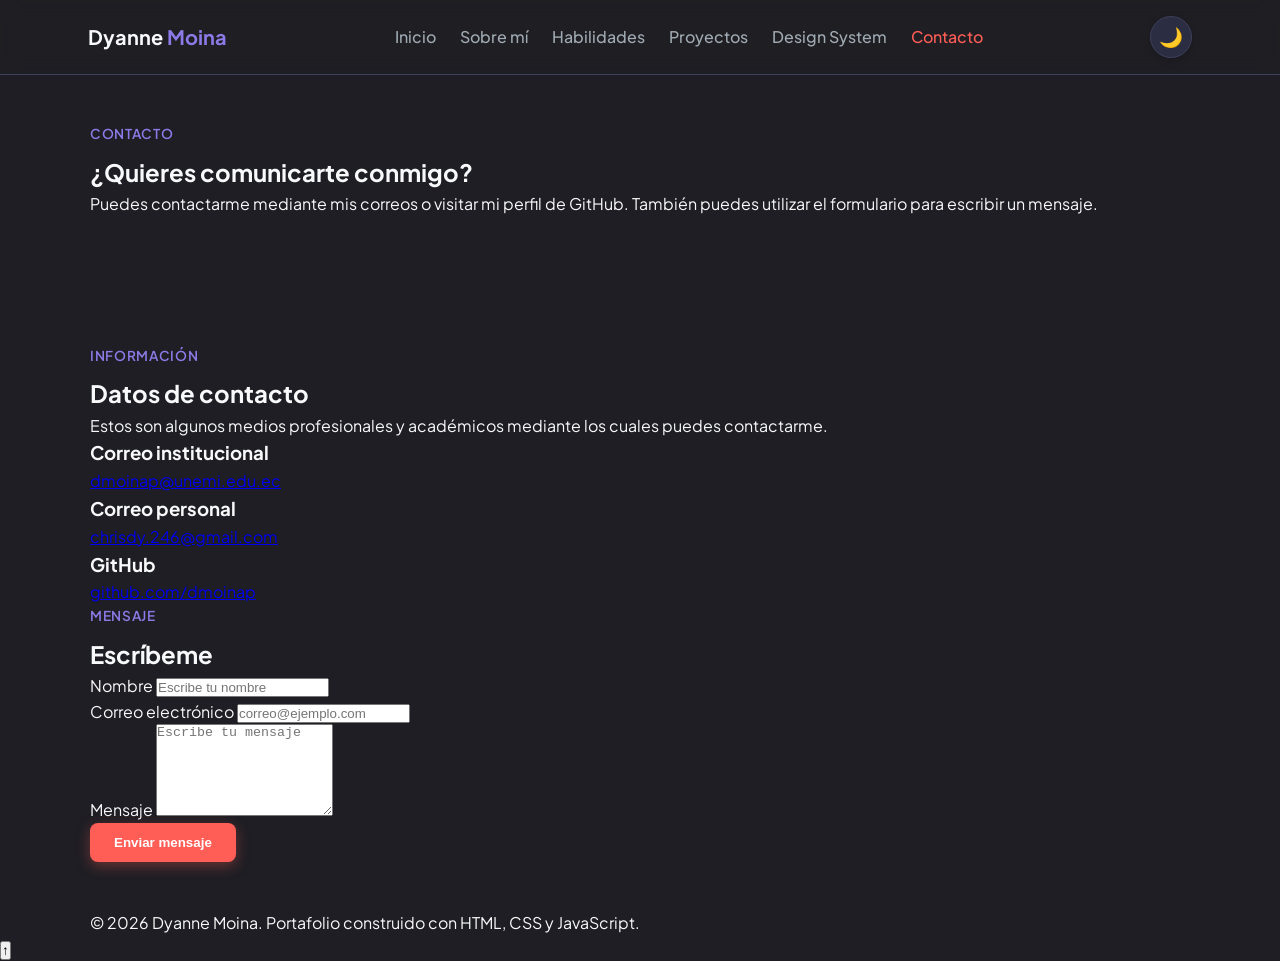
==== pages/contacto.html @ ad227194 "feat: agg contenido el pag proyecto, design system y contacto agg en diseño en css y funciones en Ja" ====
<!DOCTYPE html>
<html lang="es">
<head>
    <meta charset="UTF-8">
    <meta name="viewport" content="width=device-width, initial-scale=1.0">
    <title>Contacto - Dyanne Moina</title>
    <meta name="description" content="Información de contacto profesional de Dyanne Moina.">
    <link rel="preconnect" href="https://fonts.gstatic.com" crossorigin>
    <link href="https://fonts.googleapis.com/css2?family=Inter:wght@400;500;600&family=Plus+Jakarta+Sans:wght@600;700;800&display=swap" rel="stylesheet" />
    <link rel="stylesheet" href="../css/styles.css" />
</head>
<body>
    <!-- ===== HEADER ===== -->
    <header class="site-header">
        <nav class="navbar" aria-label="Navegación principal">
            <a href="../index.html" class="navbar__brand">Dyanne <span>Moina</span></a>
            
            <button class="nav-toggle" data-nav-toggle aria-label="Abrir menú" aria-expanded="false">
                <span></span><span></span><span></span>
            </button>
            
            <ul class="navbar__links" data-nav-links>
                <li><a href="../index.html">Inicio</a></li>
                <li><a href="sobre_mi.html">Sobre mí</a></li>
                <li><a href="habilidades.html">Habilidades</a></li>
                <li><a href="proyectos.html">Proyectos</a></li>
                <li><a href="design-system.html">Design System</a></li>
                <li><a href="contacto.html" aria-current="page">Contacto</a></li>
            </ul>

            <div class="navbar__actions">
                <button class="theme-toggle"data-theme-toggle aria-label="Cambiar tema">🌙</button>
            </div>
        </nav>
    </header>

    <main>
        <!-- ===== PRESENTACIÓN ===== -->
        <section class="section container" aria-labelledby="about-title">
            <div class="section-title">
                <p class="eyebrow">Contacto</p>
                <h1 id="contact-title">
                    ¿Quieres comunicarte conmigo?
                </h1>
                <p class="contact-intro">
                    Puedes contactarme mediante mis correos o visitar mi
                    perfil de GitHub. También puedes utilizar el formulario
                    para escribir un mensaje.
                </p>
            </div>
        </section>

        <!-- ===== CONTENIDO ===== -->
        <section class="section container">
            <div class="contact-grid">
                <!-- ===== INFORMACIÓN ===== -->
                <article class="contact-info">
                    <p class="eyebrow">
                        Información
                    </p>
                    <h2>
                        Datos de contacto
                    </h2>
                    <p class="text-muted">
                        Estos son algunos medios profesionales y académicos
                        mediante los cuales puedes contactarme.
                    </p>

                    <div class="contact-list">
                        <article class="contact-item">
                            <h3>
                                Correo institucional
                            </h3>
                            <a href="mailto:dmoinap@unemi.edu.ec">
                                dmoinap@unemi.edu.ec
                            </a>
                        </article>

                        <article class="contact-item">
                            <h3>
                                Correo personal
                            </h3>
                            <a href="mailto:chrisdy.246@gmail.com">
                                chrisdy.246@gmail.com
                            </a>
                        </article>

                        <article class="contact-item">
                            <h3>
                                GitHub
                            </h3>
                            <a
                                href="https://github.com/dmoinap"
                                target="_blank"
                                rel="noopener noreferrer"
                            >
                                github.com/dmoinap
                            </a>
                        </article>
                    </div>
                </article>

                <!-- ===== FORMULARIO ===== -->
                <article class="contact-form-wrapper">

                    <p class="eyebrow">
                        Mensaje
                    </p>
                    <h2>
                        Escríbeme
                    </h2>
                    <form
                        class="contact-form"
                        data-contact-form
                        novalidate>
                        <div class="form-group">
                            <label for="name">
                                Nombre
                            </label>
                            <input
                                type="text"
                                id="name"
                                name="name"
                                placeholder="Escribe tu nombre"
                                required>
                            <small
                                class="form-error"
                                data-error="name"
                            ></small>
                        </div>

                        <div class="form-group">
                            <label for="email">
                                Correo electrónico
                            </label>
                            <input
                                type="email"
                                id="email"
                                name="email"
                                placeholder="correo@ejemplo.com"
                                required>
                            <small
                                class="form-error"
                                data-error="email"
                            ></small>
                        </div>

                        <div class="form-group">
                            <label for="message">
                                Mensaje
                            </label>
                            <textarea
                                id="message"
                                name="message"
                                rows="6"
                                placeholder="Escribe tu mensaje"
                                required
                            ></textarea>
                            <small
                                class="form-error"
                                data-error="message"
                            ></small>
                        </div>
                        <button
                            type="submit"
                            class="btn btn--primary">
                            Enviar mensaje
                        </button>
                        <p
                            class="form-status"
                            data-form-status
                            aria-live="polite"
                        ></p>
                    </form>
                </article>
            </div>
        </section>
    </main>

    <!-- ===== FOOTER ===== -->
    <footer class="site-footer">
        <div class="container">
            <p>© 2026 Dyanne Moina. Portafolio construido con HTML, CSS y JavaScript.</p>
        </div>
    </footer>
    
    <button class="back-to-top" data-back-to-top aria-label="Volver arriba">↑</button>
    
    <script src="../js/script.js"></script>
</body>
</html>
---- css/styles.css ----
/* Estilos, Variables y Temas 
CSS Custom Properties*/
/* ==========================================
  1. VARIABLES GLOBALES (Estética Figma)
  ========================================== */
:root {
  --color-primary: #ff5e57;       /* Coral/Naranja para botones */
  --color-secondary: #8c7ae6;     /* Morado de acento */
  --color-background: #1e1e24;    /* Fondo oscuro principal */
  --color-surface: #2b2d42;       /* Fondo de tarjetas */
  --color-border: #3d405b;        /* Bordes de tarjetas */
  --color-text: #f8f9fa;          /* Texto principal */
  --color-text-muted: #a0aab2;    /* Texto secundario */

  --font-primary: 'Plus Jakarta Sans', system-ui, -apple-system, sans-serif;

  --space-sm: 0.5rem;
  --space-md: 1rem;
  --space-lg: 2rem;

  --radius-sm: 8px;
  --radius-md: 16px;
  --shadow-card: 0 10px 25px -5px rgba(0, 0, 0, 0.3);
}

/* ==========================================
  2. RESET Y ESTILOS BASE
  ========================================== */
*, *::before, *::after {
  box-sizing: border-box;
  margin: 0;
  padding: 0;
}

body {
  font-family: var(--font-primary);
  background-color: var(--color-background);
  color: var(--color-text);
  line-height: 1.6;
}

.container {
  width: 90%;
  max-width: 1100px;
  margin: 0 auto;
}

/* ==========================================
  3. NAVEGACIÓN (HEADER)
  ========================================== */
.site-header {
  position: sticky;
  top: 0;
  background-color: rgba(30, 30, 36, 0.9);
  backdrop-filter: blur(10px);
  border-bottom: 1px solid var(--color-border);
  z-index: 100;
}

.navbar {
  display: flex;
  align-items: center;
  justify-content: space-between;
  padding: 1rem 5.5rem;
}

.navbar__brand {
  font-size: 1.25rem;
  font-weight: 700;
  color: var(--color-text);
  text-decoration: none;
}

.navbar__brand span {
  color: var(--color-secondary);
}

.navbar__links {
  display: flex;
  gap: 1.5rem;
  list-style: none;
}

.navbar__links a {
  text-decoration: none;
  color: var(--color-text-muted);
  font-weight: 500;
  transition: color 0.2s ease;
}

.navbar__links a:hover,
.navbar__links a[aria-current="page"] {
  color: var(--color-primary);
}

.nav-toggle {
  display: none;
  background: transparent;
  border: none;
  cursor: pointer;
  padding: 0.4rem;
}

.nav-toggle span {
  display: block;
  width: 24px;
  height: 2px;
  margin: 5px 0;
  background-color: var(--color-text);
  border-radius: 2px;
}

/* ==========================================
  4. BOTONES
  ========================================== */
.btn {
  display: inline-flex;
  align-items: center;
  justify-content: center;
  padding: 0.75rem 1.5rem;
  font-weight: 600;
  border-radius: var(--radius-sm);
  text-decoration: none;
  cursor: pointer;
  transition: all 0.2s ease;
  border: none;
}

.btn--primary {
  background-color: var(--color-primary);
  color: #ffffff;
  box-shadow: 0 4px 14px rgba(255, 94, 87, 0.35);
}

.btn--primary:hover {
  transform: translateY(-2px);
  filter: brightness(1.1);
}

.btn--secondary {
  background-color: transparent;
  color: var(--color-text);
  border: 1px solid var(--color-border);
}

.btn--secondary:hover {
  background-color: var(--color-surface);
  border-color: var(--color-primary);
  transform: translateY(-2px);
}

.btn--sm {
  padding: 0.5rem 1rem;
  font-size: 0.875rem;
}

/* ==========================================
  5. SECCIÓN HERO (PRESENTACIÓN)
  ========================================== */
.hero {
  display: grid;
  grid-template-columns: 1.2fr 0.8fr;
  align-items: center;
  gap: 3rem;
  padding: 4rem 0;
}

.hero h1 {
  font-size: 2.5rem;
  line-height: 1.2;
  margin: 0.5rem 0 1rem 0;
}

.hero__actions {
  display: flex;
  gap: 1rem;
  margin: 1.5rem 0;
}

.hero__meta {
  display: flex;
  gap: 1.5rem;
  margin-top: 1rem;
  font-size: 0.875rem;
  color: var(--color-text-muted);
}

.hero__figure {
  display: flex;
  flex-direction: column;
  justify-content: center;
  align-items: center;
  background-color: var(--color-surface);
  border: 2px solid transparent;
  background-image: linear-gradient(var(--color-surface), var(--color-surface)), 
                    linear-gradient(135deg, var(--color-primary), var(--color-secondary));
  background-origin: border-box;
  background-clip: padding-box, border-box;
  border-radius: var(--radius-md);
  padding: 2.5rem 2rem;
  text-align: center;
  box-shadow: var(--shadow-card);
}

/* ==========================================
  6. SECCIÓN DE TARJETAS (SOBRE MÍ, SKILLS, PROYECTOS)
  ========================================== */
.section {
  padding: 3rem 0;
}

.section-title {
  margin-bottom: 2rem;
}

.cards-grid {
  display: grid;
  grid-template-columns: repeat(auto-fit, minmax(280px, 1fr));
  gap: 1.5rem;
}

.card {
  background-color: var(--color-surface);
  border: 1px solid var(--color-border);
  border-radius: var(--radius-md);
  padding: 1.5rem;
  display: flex;
  flex-direction: column;
  justify-content: space-between;
  transition: transform 0.2s ease, border-color 0.2s ease;
}

.card:hover {
  transform: translateY(-4px);
  border-color: var(--color-primary);
}

.card h3 {
  margin-bottom: 0.5rem;
  color: var(--color-text);
}

.card p {
  color: var(--color-text-muted);
  font-size: 0.95rem;
  margin-bottom: 1.5rem;
}

/* ==========================================
  7. RESPONSIVE (MÓVILES)
  ========================================== */
@media (max-width: 768px) {
  .hero {
    grid-template-columns: 1fr;
    text-align: center;
  }

  .hero__actions {
    justify-content: center;
  }

  .hero__meta {
    justify-content: center;
    flex-wrap: wrap;
  }

  .nav-toggle {
    display: block;
  }

  .navbar {
    flex-wrap: wrap;
  }

  .navbar__links {
    display: none;
    flex-direction: column;
    width: 100%;
    gap: 1rem;
    margin-top: 1rem;
  }

  .navbar__links.nav-open {
    display: flex;
  }

  .navbar__actions {
  margin-left: auto;
  }
}

.eyebrow {
  color: var(--color-secondary);
  font-weight: 600;
  text-transform: uppercase;
  font-size: 0.85rem;
  letter-spacing: 0.05em;
  margin-bottom: 0.5rem;
}

/* ==========================================
  TEMA CLARO (Light Mode - Inspirado en Figma)
  ========================================== */
[data-theme="light"] {
  --color-primary: #ff5e57;       /* Mantenemos el coral vibrante */
  --color-secondary: #8c7ae6;     /* Mantenemos el morado */
  --color-background: #ffffff;    /* Fondo blanco limpio */
  --color-surface: #f4f5f7;       /* Gris muy suave para tarjetas */
  --color-border: #e2e8f0;        /* Bordes claros */
  --color-text: #0f172a;          /* Texto oscuro casi negro */
  --color-text-muted: #64748b;    /* Texto secundario en gris */
  --shadow-card: 0 4px 15px rgba(0, 0, 0, 0.05);
}

[data-theme="light"] .site-header {
  background-color: rgba(255, 255, 255, 0.9);
}

[data-theme="light"] .btn--secondary {
  color: var(--color-text);
  border-color: var(--color-border);
}

[data-theme="light"] .btn--secondary:hover {
  background-color: var(--color-surface);
  border-color: var(--color-primary);
  transform: translateY(-2px);
}

/* ==========================================
  ESTILO PARA EL BOTÓN DE TEMA (LUNA/SOL)
  ========================================== */
.theme-toggle {
  background-color: var(--color-surface);
  border: 1px solid var(--color-border);
  color: var(--color-text);
  width: 42px;
  height: 42px;
  border-radius: 50%;
  display: inline-flex;
  align-items: center;
  justify-content: center;
  font-size: 1.2rem;
  cursor: pointer;
  transition: all 0.25s ease;
  box-shadow: 0 2px 8px rgba(0, 0, 0, 0.15);
}

.theme-toggle:hover {
  transform: scale(1.08) rotate(12deg);
  border-color: var(--color-primary);
  background-color: rgba(255, 94, 87, 0.1);
}
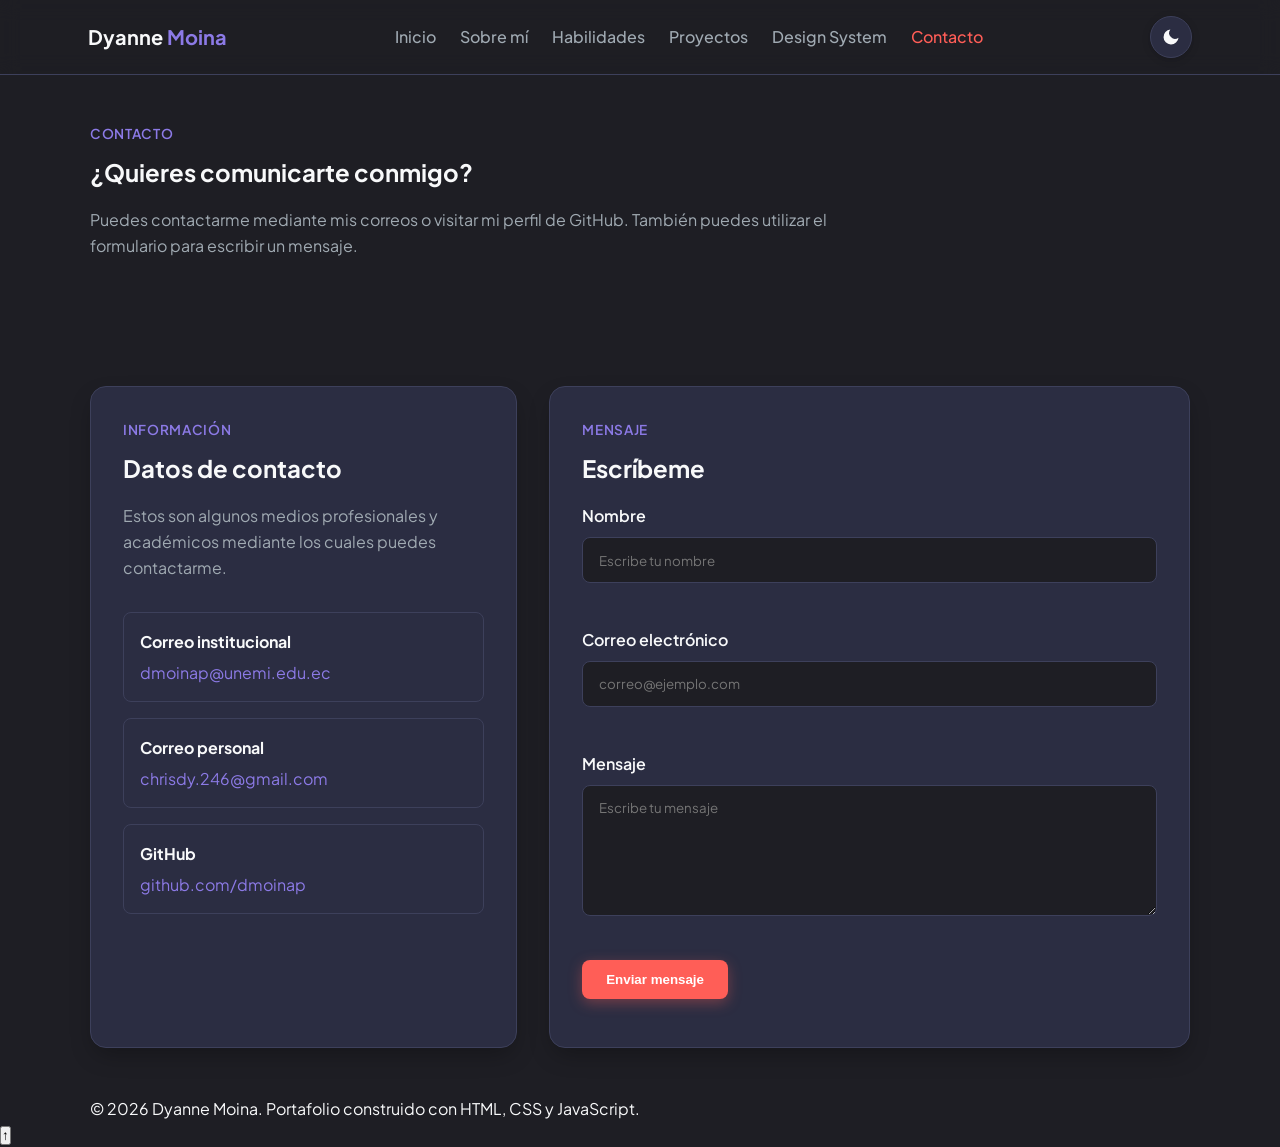
==== commit 0ab3aab0: "feat: mejora tema visual e iconos de habilidades" ====
--- a/pages/contacto.html
+++ b/pages/contacto.html
@@ -29,14 +29,29 @@
             </ul>
 
             <div class="navbar__actions">
-                <button class="theme-toggle"data-theme-toggle aria-label="Cambiar tema">🌙</button>
+                <button class="theme-toggle" data-theme-toggle aria-label="Cambiar tema">
+                <svg class="icon icon-sun" viewBox="0 0 24 24" fill="none" stroke="currentColor" stroke-width="2" stroke-linecap="round" stroke-linejoin="round" aria-hidden="true">
+                    <circle cx="12" cy="12" r="4"></circle>
+                    <line x1="12" y1="2" x2="12" y2="4"></line>
+                    <line x1="12" y1="20" x2="12" y2="22"></line>
+                    <line x1="4.22" y1="4.22" x2="5.64" y2="5.64"></line>
+                    <line x1="18.36" y1="18.36" x2="19.78" y2="19.78"></line>
+                    <line x1="2" y1="12" x2="4" y2="12"></line>
+                    <line x1="20" y1="12" x2="22" y2="12"></line>
+                    <line x1="4.22" y1="19.78" x2="5.64" y2="18.36"></line>
+                    <line x1="18.36" y1="5.64" x2="19.78" y2="4.22"></line>
+                </svg>
+                <svg class="icon icon-moon" viewBox="0 0 24 24" fill="currentColor" aria-hidden="true">
+                    <path d="M21 12.79A9 9 0 1 1 11.21 3 7 7 0 0 0 21 12.79Z"></path>
+                </svg>
+                </button>
             </div>
         </nav>
     </header>
 
     <main>
         <!-- ===== PRESENTACIÓN ===== -->
-        <section class="section container" aria-labelledby="about-title">
+        <section class="section container" aria-labelledby="conctact-title">
             <div class="section-title">
                 <p class="eyebrow">Contacto</p>
                 <h1 id="contact-title">
--- a/css/styles.css
+++ b/css/styles.css
@@ -37,6 +37,7 @@
   background-color: var(--color-background);
   color: var(--color-text);
   line-height: 1.6;
+  overflow-x: hidden;
 }
 
 .container {
@@ -187,19 +188,8 @@
 
 .hero__figure {
   display: flex;
-  flex-direction: column;
   justify-content: center;
   align-items: center;
-  background-color: var(--color-surface);
-  border: 2px solid transparent;
-  background-image: linear-gradient(var(--color-surface), var(--color-surface)), 
-                    linear-gradient(135deg, var(--color-primary), var(--color-secondary));
-  background-origin: border-box;
-  background-clip: padding-box, border-box;
-  border-radius: var(--radius-md);
-  padding: 2.5rem 2rem;
-  text-align: center;
-  box-shadow: var(--shadow-card);
 }
 
 /* ==========================================
@@ -270,6 +260,7 @@
 
   .navbar {
     flex-wrap: wrap;
+    padding: 1rem;
   }
 
   .navbar__links {
@@ -296,6 +287,10 @@
   font-size: 0.85rem;
   letter-spacing: 0.05em;
   margin-bottom: 0.5rem;
+}
+
+.text-muted {
+  color: var(--color-text-muted);
 }
 
 /* ==========================================
@@ -350,4 +345,559 @@
   transform: scale(1.08) rotate(12deg);
   border-color: var(--color-primary);
   background-color: rgba(255, 94, 87, 0.1);
+}
+
+/* ===== HABILIDADES ===== */
+.skills-intro {
+  max-width: 750px;
+  color: var(--color-text-muted);
+  margin-top: 1rem;
+}
+
+.skill-group {
+  background-color: var(--color-surface);
+  border: 1px solid var(--color-border);
+  border-radius: var(--radius-md);
+  padding: 2rem;
+  box-shadow: var(--shadow-card);
+}
+
+.skill-group__header {
+  margin-bottom: 2rem;
+}
+
+.skill-group__header h3 {
+  margin-bottom: 0.5rem;
+}
+
+.skill-group__header p {
+  color: var(--color-text-muted);
+}
+
+.skills-list {
+  display: grid;
+  grid-template-columns: repeat(auto-fit, minmax(280px, 1fr));
+  gap: 1.25rem;
+}
+
+.skill-item {
+  display: flex;
+  gap: 1rem;
+  align-items: flex-start;
+  padding: 1.25rem;
+  border: 1px solid var(--color-border);
+  border-radius: var(--radius-sm);
+  transition: transform 0.2s ease,
+              border-color 0.2s ease;
+}
+
+.skill-item > div {
+  min-width: 0;
+}
+
+.skill-item:hover {
+  transform: translateY(-3px);
+  border-color: var(--color-primary);
+}
+
+.skill-item h3 {
+  margin-bottom: 0.4rem;
+}
+
+.skill-item p {
+  color: var(--color-text-muted);
+  font-size: 0.9rem;
+  margin-bottom: 0.75rem;
+}
+
+.skill-badge {
+  display: inline-flex;
+  align-items: center;
+  justify-content: center;
+  gap: 0.4rem;
+  width: 120px;
+  min-height: 40px;
+  flex-shrink: 0;
+  padding: 0.45rem 0.6rem;
+  background-color: rgba(140, 122, 230, 0.12);
+  color: var(--color-secondary);
+  border: 1px solid var(--color-secondary);
+  border-radius: var(--radius-sm);
+  font-size: 0.8rem;
+  font-weight: 600;
+  text-align: center;
+}
+
+.skill-level {
+  display: inline-block;
+  color: var(--color-primary);
+  font-size: 0.8rem;
+  font-weight: 600;
+}
+
+/* ===== HABILIDADES RESPONSIVE ===== */
+@media (max-width: 768px) {
+  .skill-group {
+    padding: 1.25rem;
+  }
+
+  .skills-list {
+    grid-template-columns: 1fr;
+  }
+
+  .skill-item {
+    flex-direction: column;
+  }
+}
+
+/* ===== PROYECTOS ===== */
+
+.projects-intro {
+  max-width: 750px;
+  margin-top: 1rem;
+  color: var(--color-text-muted);
+}
+
+.project-filters {
+  display: flex;
+  flex-wrap: wrap;
+  gap: 0.75rem;
+}
+
+.filter-btn {
+  padding: 0.65rem 1rem;
+  background-color: transparent;
+  color: var(--color-text-muted);
+  border: 1px solid var(--color-border);
+  border-radius: var(--radius-sm);
+  font-family: inherit;
+  font-weight: 600;
+  cursor: pointer;
+  transition:
+    background-color 0.2s ease,
+    color 0.2s ease,
+    border-color 0.2s ease;
+}
+
+.filter-btn:hover {
+  color: var(--color-text);
+  border-color: var(--color-primary);
+}
+
+.filter-btn.active {
+  background-color: var(--color-primary);
+  color: #ffffff;
+  border-color: var(--color-primary);
+}
+
+.projects-grid {
+  display: grid;
+  grid-template-columns: repeat(auto-fit, minmax(300px, 1fr));
+  gap: 1.5rem;
+}
+
+.project-card {
+  overflow: hidden;
+  background-color: var(--color-surface);
+  border: 1px solid var(--color-border);
+  border-radius: var(--radius-md);
+  box-shadow: var(--shadow-card);
+  transition:
+    transform 0.2s ease,
+    border-color 0.2s ease;
+}
+
+.project-card:hover {
+  transform: translateY(-4px);
+  border-color: var(--color-primary);
+}
+
+.project-card__image {
+  min-height: 180px;
+  display: flex;
+  align-items: center;
+  justify-content: center;
+  background:
+    linear-gradient(
+      135deg,
+      rgba(255, 94, 87, 0.15),
+      rgba(140, 122, 230, 0.18)
+    );
+  border-bottom: 1px solid var(--color-border);
+}
+
+.project-placeholder {
+  font-size: 1.4rem;
+  font-weight: 700;
+  color: var(--color-secondary);
+}
+
+.project-card__content {
+  padding: 1.5rem;
+}
+
+.project-card__content h2 {
+  margin-bottom: 0.75rem;
+}
+
+.project-card__content > p:not(.eyebrow) {
+  color: var(--color-text-muted);
+}
+
+.project-tags {
+  display: flex;
+  flex-wrap: wrap;
+  gap: 0.6rem;
+  margin: 1.25rem 0;
+}
+
+.project-card__actions {
+  display: flex;
+  flex-wrap: wrap;
+  gap: 0.75rem;
+}
+
+/* Clase utilizada por JavaScript al filtrar */
+.project-card.is-hidden {
+  display: none;
+}
+
+/* ===== PROYECTOS RESPONSIVE ===== */
+@media (max-width: 768px) {
+  .projects-grid {
+    grid-template-columns: 1fr;
+  }
+
+  .project-filters {
+    align-items: stretch;
+  }
+
+  .filter-btn {
+    flex: 1 1 140px;
+  }
+}
+
+/* ===== DESIGN SYSTEM ===== */
+.design-intro {
+  max-width: 750px;
+  margin-top: 1rem;
+  color: var(--color-text-muted);
+}
+
+.design-panel {
+  background-color: var(--color-surface);
+  border: 1px solid var(--color-border);
+  border-radius: var(--radius-md);
+  padding: 2rem;
+  box-shadow: var(--shadow-card);
+}
+
+.design-components {
+  display: flex;
+  flex-wrap: wrap;
+  align-items: center;
+  gap: 1rem;
+}
+
+
+/* ===== COLORES ===== */
+.color-grid {
+  display: grid;
+  grid-template-columns: repeat(auto-fit, minmax(180px, 1fr));
+  gap: 1rem;
+}
+
+.color-card {
+  overflow: hidden;
+  background-color: var(--color-surface);
+  border: 1px solid var(--color-border);
+  border-radius: var(--radius-sm);
+}
+
+.color-card > div:last-child {
+  padding: 1rem;
+}
+
+.color-card p {
+  color: var(--color-text-muted);
+  font-size: 0.85rem;
+}
+
+.color-preview {
+  height: 90px;
+}
+
+.color-preview--primary {
+  background-color: var(--color-primary);
+}
+
+.color-preview--secondary {
+  background-color: var(--color-secondary);
+}
+
+.color-preview--background {
+  background-color: var(--color-background);
+}
+
+.color-preview--surface {
+  background-color: var(--color-surface);
+}
+
+.color-preview--text {
+  background-color: var(--color-text);
+}
+
+
+/* ===== FORMULARIOS ===== */
+.form-group {
+  display: flex;
+  flex-direction: column;
+  gap: 0.5rem;
+  margin-bottom: 1.25rem;
+}
+
+.form-group label {
+  font-weight: 600;
+}
+
+.form-group input,
+.form-group textarea {
+  width: 100%;
+  padding: 0.85rem 1rem;
+  font-family: inherit;
+  color: var(--color-text);
+  background-color: var(--color-background);
+  border: 1px solid var(--color-border);
+  border-radius: var(--radius-sm);
+  outline: none;
+  transition: border-color 0.2s ease;
+}
+
+.form-group textarea {
+  resize: vertical;
+  min-height: 120px;
+  max-height: 300px;
+}
+
+.form-group input:focus,
+.form-group textarea:focus {
+  border-color: var(--color-primary);
+}
+
+
+/* ===== ESPACIADO ===== */
+.spacing-demo {
+  display: flex;
+  flex-wrap: wrap;
+  gap: 2rem;
+}
+
+.spacing-demo > div {
+  display: flex;
+  align-items: center;
+  gap: 0.75rem;
+}
+
+.spacing-box {
+  display: inline-block;
+
+  background-color: var(--color-secondary);
+
+  border-radius: 4px;
+}
+
+.spacing-box--sm {
+  width: var(--space-sm);
+  height: var(--space-sm);
+}
+
+.spacing-box--md {
+  width: var(--space-md);
+  height: var(--space-md);
+}
+
+.spacing-box--lg {
+  width: var(--space-lg);
+  height: var(--space-lg);
+}
+
+.demo-link {
+  color: var(--color-secondary);
+  text-decoration: underline;
+  cursor: default;
+}
+
+/* ===== DESIGN SYSTEM RESPONSIVE ===== */
+@media (max-width: 768px) {
+  .design-panel {
+    padding: 1.25rem;
+  }
+
+  .spacing-demo {
+    flex-direction: column;
+  }
+}
+
+/* ===== CONTACTO ===== */
+.contact-intro {
+  max-width: 750px;
+  margin-top: 1rem;
+  color: var(--color-text-muted);
+}
+
+.contact-grid {
+  display: grid;
+  grid-template-columns: 0.8fr 1.2fr;
+  gap: 2rem;
+}
+
+.contact-info,
+.contact-form-wrapper {
+  background-color: var(--color-surface);
+  border: 1px solid var(--color-border);
+  border-radius: var(--radius-md);
+  padding: 2rem;
+  box-shadow: var(--shadow-card);
+}
+
+.contact-info h2,
+.contact-form-wrapper h2 {
+  margin-bottom: 1rem;
+}
+
+.contact-list {
+  display: flex;
+  flex-direction: column;
+  gap: 1rem;
+  margin-top: 2rem;
+}
+
+.contact-item {
+  padding: 1rem;
+  border: 1px solid var(--color-border);
+  border-radius: var(--radius-sm);
+}
+
+.contact-item h3 {
+  margin-bottom: 0.3rem;
+  font-size: 1rem;
+}
+
+.contact-item a {
+  color: var(--color-secondary);
+  text-decoration: none;
+  word-break: break-word;
+}
+
+.contact-item a:hover {
+  text-decoration: underline;
+}
+
+/* ===== VALIDACIÓN DEL FORMULARIO ===== */
+.form-error {
+  min-height: 1rem;
+  color: var(--color-primary);
+  font-size: 0.8rem;
+}
+
+.form-status {
+  margin-top: 1rem;
+  color: var(--color-secondary);
+  font-weight: 600;
+}
+
+/* ===== CONTACTO RESPONSIVE ===== */
+@media (max-width: 768px) {
+  .contact-grid {
+    grid-template-columns: 1fr;
+  }
+
+  .contact-info,
+  .contact-form-wrapper {
+    padding: 1.25rem;
+  }
+}
+
+/* ===== ICONOS DEL CAMBIO DE TEMA ===== */
+
+.theme-toggle .icon {
+  width: 20px;
+  height: 20px;
+}
+
+.theme-toggle .icon-sun {
+  display: none;
+}
+
+.theme-toggle .icon-moon {
+  display: block;
+}
+
+[data-theme="light"] .theme-toggle .icon-sun {
+  display: block;
+}
+
+[data-theme="light"] .theme-toggle .icon-moon {
+  display: none;
+}
+
+/* ===== FOTO DE PERFIL ===== */
+
+.avatar-ring {
+  width: 260px;
+  height: 260px;
+  max-width: 100%;
+
+  border-radius: 50%;
+
+  padding: 6px;
+
+  background:
+    linear-gradient(
+      135deg,
+      var(--color-primary),
+      var(--color-secondary)
+    );
+
+  box-shadow: var(--shadow-card);
+
+  overflow: hidden;
+
+  transition:
+    transform 0.3s ease,
+    box-shadow 0.3s ease;
+}
+
+
+.avatar-photo {
+  width: 100%;
+  height: 100%;
+
+  object-fit: cover;
+  object-position: center 30%;
+
+  border-radius: 50%;
+  display: block;
+
+  transition: transform 0.3s ease;
+}
+
+
+.avatar-ring:hover {
+  transform: scale(1.03);
+
+  box-shadow:
+    0 0 30px rgba(255, 94, 87, 0.35);
+}
+
+
+.avatar-ring:hover .avatar-photo {
+  transform: scale(1.05);
+}
+
+@media (prefers-reduced-motion: reduce) {
+  * {
+    animation: none !important;
+    transition: none !important;
+  }
 }
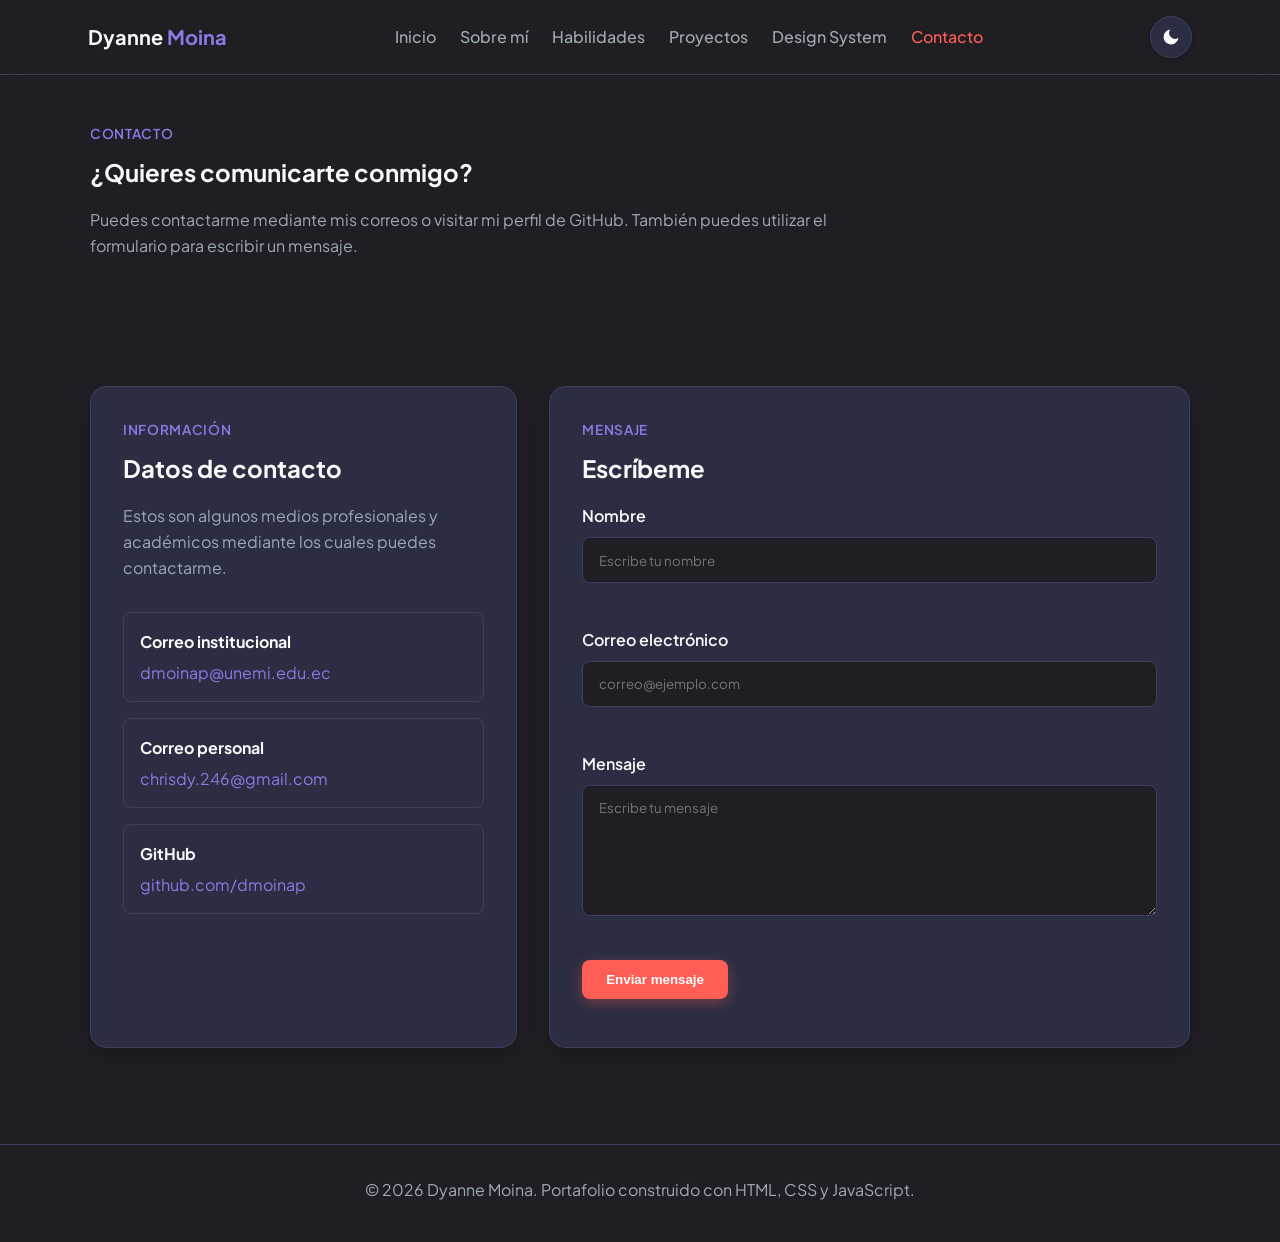
==== commit 7d850754: "style: mejora boton volver arriba y espaciado del footer" ====
--- a/pages/contacto.html
+++ b/pages/contacto.html
@@ -51,7 +51,7 @@
 
     <main>
         <!-- ===== PRESENTACIÓN ===== -->
-        <section class="section container" aria-labelledby="conctact-title">
+        <section class="section container" aria-labelledby="contact-title">
             <div class="section-title">
                 <p class="eyebrow">Contacto</p>
                 <h1 id="contact-title">
--- a/css/styles.css
+++ b/css/styles.css
@@ -690,6 +690,7 @@
   display: flex;
   flex-wrap: wrap;
   gap: 2rem;
+  align-items: center;
 }
 
 .spacing-demo > div {
@@ -700,10 +701,9 @@
 
 .spacing-box {
   display: inline-block;
-
   background-color: var(--color-secondary);
-
   border-radius: 4px;
+  flex-shrink: 0;
 }
 
 .spacing-box--sm {
@@ -900,4 +900,77 @@
     animation: none !important;
     transition: none !important;
   }
+}
+
+/* ==========================================
+   BOTÓN VOLVER ARRIBA
+========================================== */
+
+.back-to-top {
+  position: fixed;
+  right: 1.5rem;
+  bottom: 1.5rem;
+
+  width: 52px;
+  height: 52px;
+
+  display: flex;
+  align-items: center;
+  justify-content: center;
+
+  border: none;
+  border-radius: 50%;
+
+  background: linear-gradient(
+    135deg,
+    var(--color-primary),
+    var(--color-secondary)
+  );
+
+  color: #ffffff;
+  font-size: 1.35rem;
+  font-weight: 700;
+  line-height: 1;
+
+  cursor: pointer;
+
+  box-shadow: 0 10px 22px rgba(0, 0, 0, 0.18);
+
+  opacity: 0;
+  visibility: hidden;
+  transform: translateY(12px);
+
+  transition:
+    opacity 0.25s ease,
+    visibility 0.25s ease,
+    transform 0.25s ease,
+    box-shadow 0.25s ease;
+
+  z-index: 90;
+}
+
+.back-to-top.show {
+  opacity: 1;
+  visibility: visible;
+  transform: translateY(0);
+}
+
+.back-to-top:hover {
+  transform: translateY(-4px) scale(1.04);
+  box-shadow: 0 14px 28px rgba(0, 0, 0, 0.22);
+}
+
+.back-to-top:active {
+  transform: translateY(-1px) scale(0.98);
+}
+
+.site-footer {
+  margin-top: 3rem;
+  padding: 2rem 0 2.5rem;
+  border-top: 1px solid var(--color-border);
+}
+
+.site-footer p {
+  color: var(--color-text-muted);
+  text-align: center;
 }
